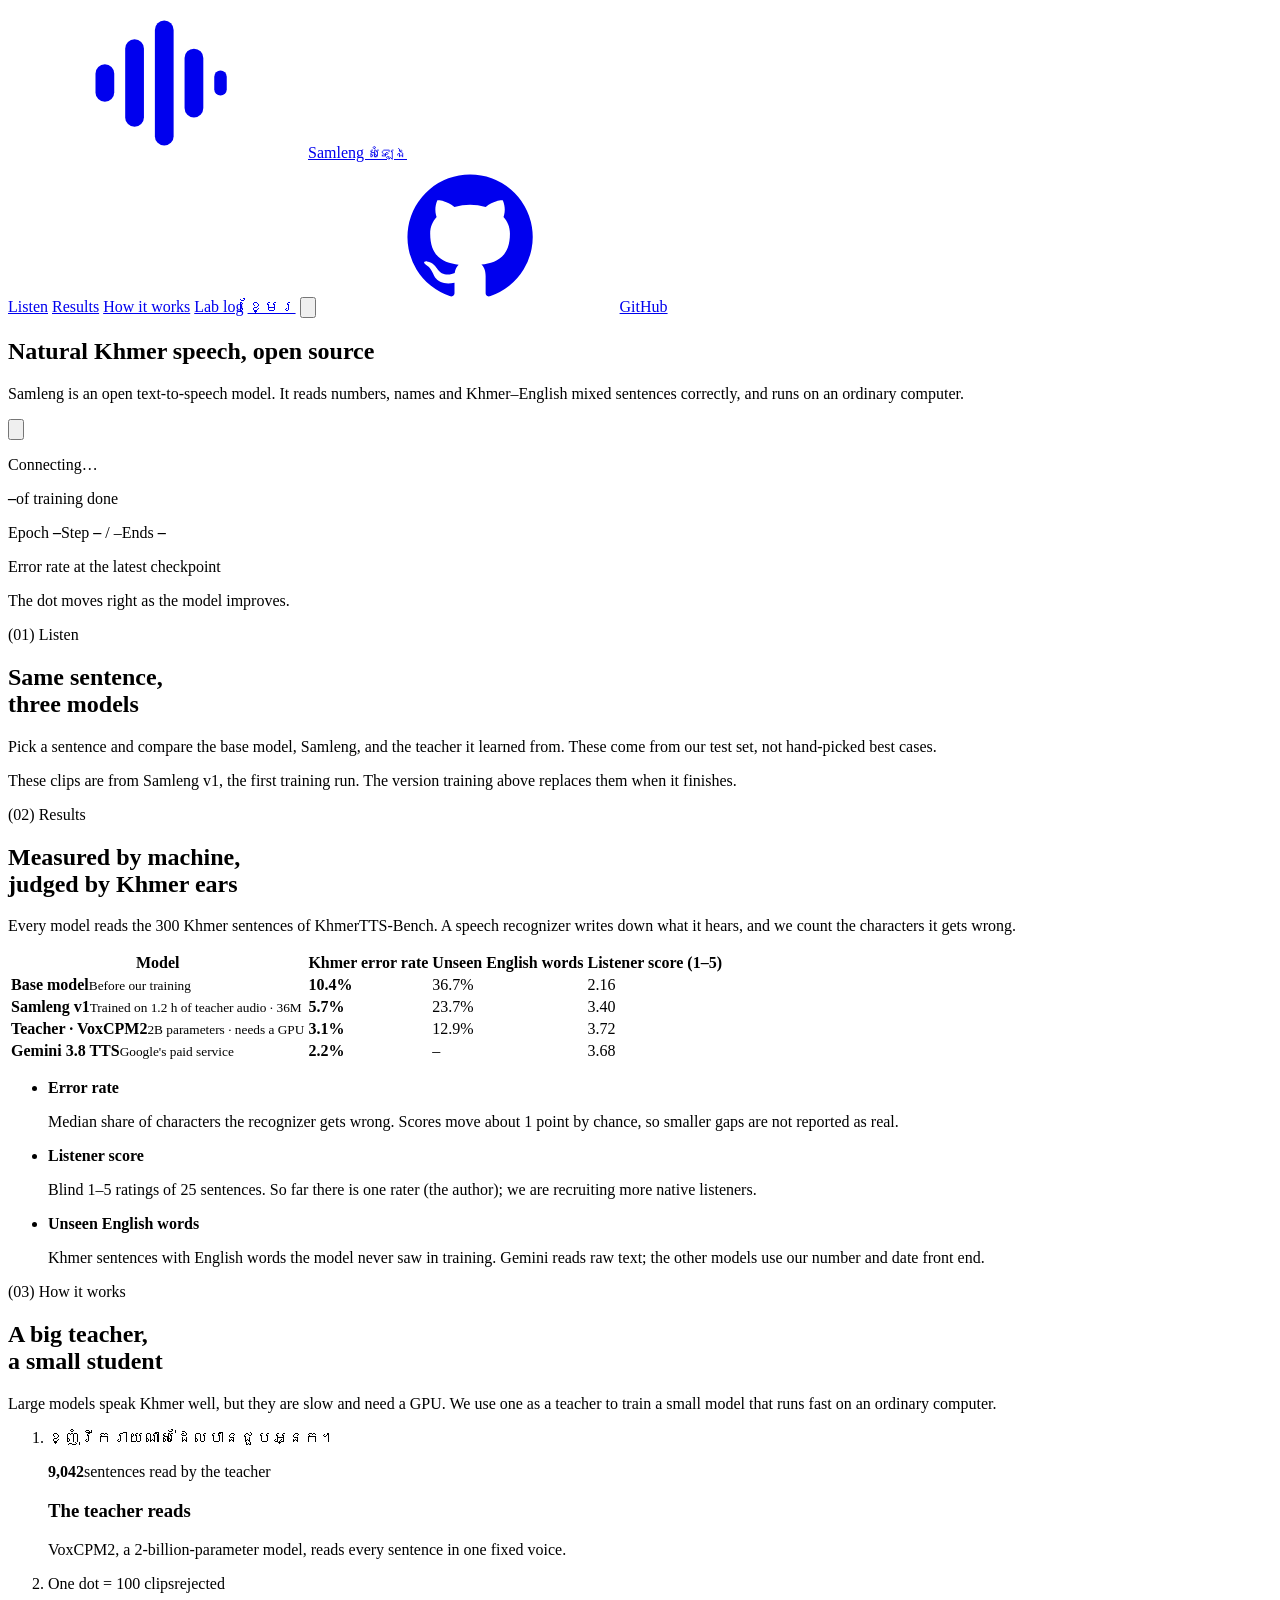
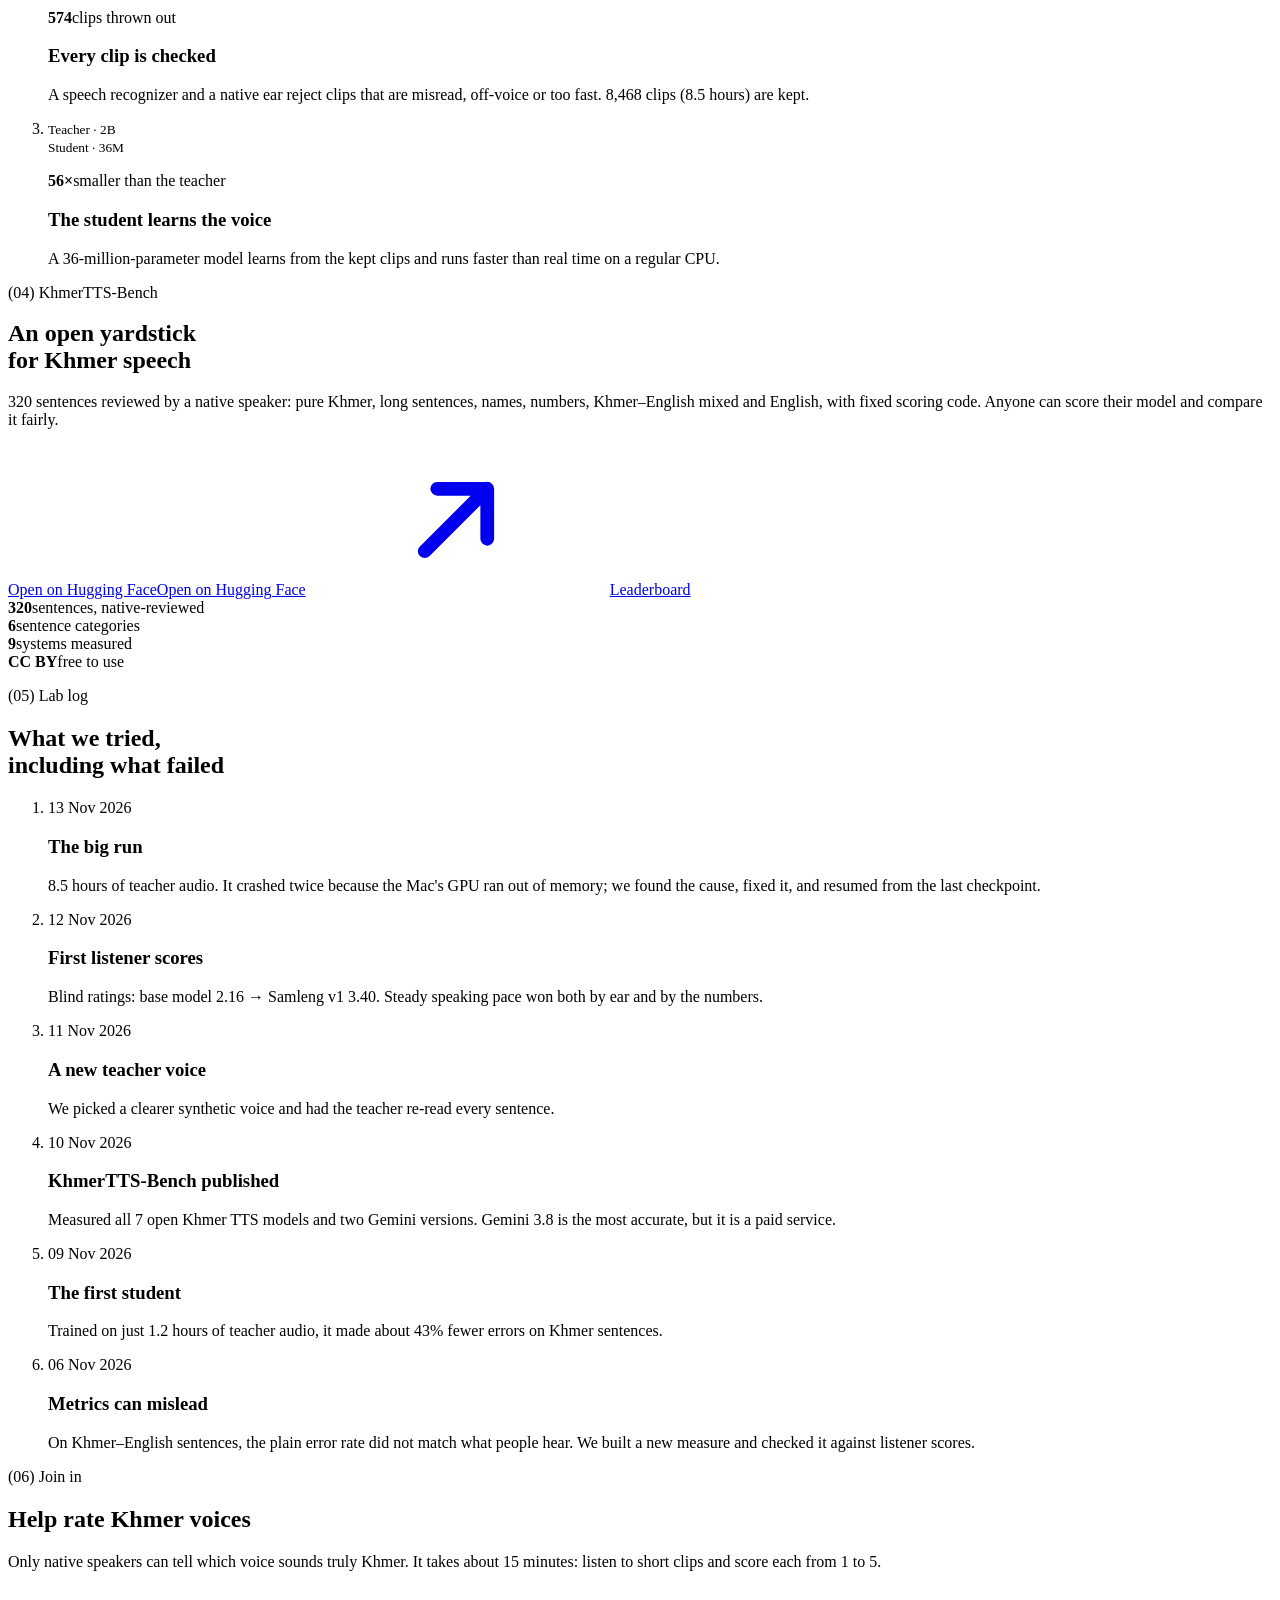
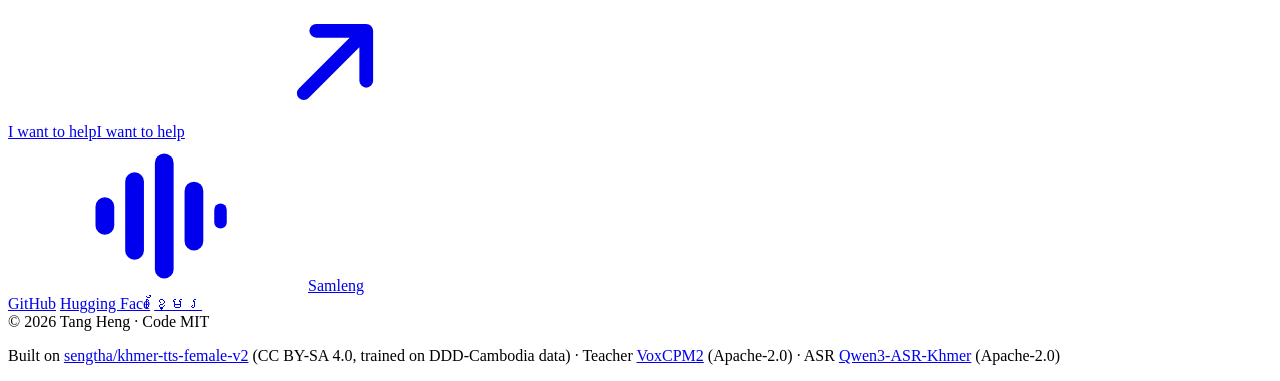
==== web/en/index.html @ b647a610 "Add the project page and its live status feed" ====
<!doctype html>
<html lang="en">
<head>
  <meta charset="utf-8">
  <meta name="viewport" content="width=device-width, initial-scale=1">
  <title>Samleng: open Khmer text-to-speech that sounds native</title>
  <meta name="description" content="Samleng is an open Khmer text-to-speech model that reads numbers, names and Khmer–English mixed sentences correctly, and runs on an ordinary computer. Watch it train live.">
  <meta name="color-scheme" content="light dark">
  <meta name="theme-color" media="(prefers-color-scheme: light)" content="#EEEBE5">
  <meta name="theme-color" media="(prefers-color-scheme: dark)" content="#0C0E16">
  <link rel="alternate" hreflang="km" href="/">
  <link rel="alternate" hreflang="en" href="/en">
  <meta property="og:type" content="website">
  <meta property="og:site_name" content="Samleng">
  <meta property="og:locale" content="en_US">
  <meta property="og:title" content="Samleng: open Khmer text-to-speech">
  <meta property="og:description" content="An open Khmer TTS model that gets numbers, names and Khmer–English mixing right. Watch it train live.">
  <link rel="icon" href="/favicon.svg" type="image/svg+xml">
  <link rel="preconnect" href="https://fonts.googleapis.com">
  <link rel="preconnect" href="https://fonts.gstatic.com" crossorigin>
  <link rel="stylesheet" href="https://fonts.googleapis.com/css2?family=Mona+Sans:wdth,wght@75..125,200..900&amp;family=Kantumruy+Pro:wght@300..700&amp;family=Koulen&amp;display=swap">
  <link rel="stylesheet" href="/styles.css">
</head>
<body data-theme="paper" data-lang="en" data-status="/data/status.json">
<script>
  let saved = null;
  try { saved = localStorage.getItem("samleng-theme"); } catch (e) {}
  document.body.dataset.theme = saved || (matchMedia("(prefers-color-scheme: dark)").matches ? "night" : "paper");
</script>

<svg width="0" height="0" style="position:absolute" aria-hidden="true">
  <defs>
    <symbol id="mark" viewBox="0 0 24 24"><g fill="currentColor"><rect x="2" y="9" width="3" height="6" rx="1.5" /><rect x="6.75" y="5" width="3" height="14" rx="1.5" /><rect x="11.5" y="2" width="3" height="20" rx="1.5" /><rect x="16.25" y="6.5" width="3" height="11" rx="1.5" /><rect x="21" y="10" width="2" height="4" rx="1" /></g></symbol>
    <symbol id="gh" viewBox="0 0 24 24"><path fill="currentColor" d="M12 2a10 10 0 0 0-3.16 19.49c.5.09.68-.22.68-.48v-1.7c-2.78.6-3.37-1.34-3.37-1.34-.45-1.16-1.11-1.47-1.11-1.47-.91-.62.07-.6.07-.6 1 .07 1.53 1.03 1.53 1.03.9 1.52 2.34 1.08 2.91.83.09-.65.35-1.09.63-1.34-2.22-.25-4.55-1.11-4.55-4.94 0-1.09.39-1.98 1.03-2.68-.1-.25-.45-1.27.1-2.64 0 0 .84-.27 2.75 1.02a9.6 9.6 0 0 1 5 0c1.91-1.29 2.75-1.02 2.75-1.02.55 1.37.2 2.39.1 2.64.64.7 1.03 1.59 1.03 2.68 0 3.84-2.34 4.69-4.57 4.93.36.31.68.92.68 1.85v2.75c0 .27.18.58.69.48A10 10 0 0 0 12 2Z" /></symbol>
    <symbol id="down" viewBox="0 0 24 24"><path d="M12 5v14M6 13l6 6 6-6" fill="none" stroke="currentColor" stroke-width="2.2" stroke-linecap="round" stroke-linejoin="round" /></symbol>
    <symbol id="play" viewBox="0 0 16 16"><path d="M4 2.5v11l9.5-5.5z" fill="currentColor" /></symbol>
    <symbol id="arrow" viewBox="0 0 24 24"><path d="M7 17 17 7M9 7h8v8" fill="none" stroke="currentColor" stroke-width="2.2" stroke-linecap="round" stroke-linejoin="round" /></symbol>
  </defs>
</svg>

<section class="hero" id="top">
  <header class="hd wrap">
    <a class="brand" href="#top"><svg class="mark"><use href="#mark" /></svg>Samleng <small>សំឡេង</small></a>
    <nav>
      <a class="u sec-link" href="#listen">Listen</a>
      <a class="u sec-link" href="#results">Results</a>
      <a class="u sec-link" href="#how">How it works</a>
      <a class="u sec-link" href="#log">Lab log</a>
      <a lang="km" hreflang="km" class="u lang" href="/">ខ្មែរ</a>
      <button type="button" class="theme-btn" id="theme-btn" aria-label="Light / dark">
        <svg viewBox="0 0 24 24" aria-hidden="true">
          <mask id="moon-cut"><rect width="24" height="24" fill="#fff" /><circle class="cut" cx="25" cy="3" r="7" fill="#000" /></mask>
          <circle class="core" cx="12" cy="12" r="5" fill="currentColor" mask="url(#moon-cut)" />
          <g class="rays" stroke="currentColor" stroke-width="2" stroke-linecap="round"><path d="M12 1.8v2.2M12 20v2.2M1.8 12h2.2M20 12h2.2M4.8 4.8l1.5 1.5M17.7 17.7l1.5 1.5M4.8 19.2l1.5-1.5M17.7 6.3l1.5-1.5" /></g>
        </svg>
      </button>
      <a class="outline" href="https://github.com/tangheng05/samleng-tts" aria-label="GitHub"><svg><use href="#gh" /></svg><span>GitHub</span></a>
    </nav>
  </header>

  <div class="hero-body wrap grid">
    <div class="hero-copy">
      <h1 class="hero-h mask"><span class="in-mask">Natural Khmer speech, open&nbsp;source</span></h1>
      <p class="t-body rv" style="--dl:.25s">Samleng is an open text-to-speech model. It reads numbers, names and Khmer–English mixed sentences correctly, and runs on an ordinary computer.</p>
      <div class="hp rv" id="hp" style="--dl:.4s">
        <button type="button" class="play" aria-label="Play the sample"><svg class="i-play" viewBox="0 0 16 16"><path d="M4 2.5v11l9.5-5.5z" fill="currentColor"/></svg><svg class="i-pause" viewBox="0 0 16 16"><path d="M4 2.5h3v11H4zm5 0h3v11H9z" fill="currentColor"/></svg></button>
        <div class="hp-main">
          <div class="wf" id="hp-wf"></div>
          <p class="hp-say" id="hp-say" lang="km"></p>
        </div>
      </div>
    </div>

    <aside class="run rv" style="--dl:.4s" aria-live="polite">
      <div class="run-top"><span class="state" data-s="idle" data-live="state">Connecting…</span><span class="updated" data-live="updated"></span></div>
      <p class="run-pct"><b data-live="pct">–</b><span>of training done</span></p>
      <div class="epochs" id="epochs" role="img" aria-label="Epochs"></div>
      <p class="run-line"><span>Epoch <b data-live="epoch">–</b></span><span>Step <b data-live="step">–</b> / <span data-live="total">–</span></span><span>Ends <b data-live="finish">–</b></span></p>
      <div class="gauge">
        <p class="gauge-title">Error rate at the latest checkpoint</p>
        <div class="gauge-track" id="gauge"></div>
        <p class="gauge-note">The dot moves right as the model improves.</p>
      </div>
    </aside>
  </div>
</section>

<main>
  <section class="sec" id="listen">
    <div class="wrap">
      <header class="sec-head grid">
        <p class="sec-tag t-label rv">(01) Listen</p>
        <h2 class="t-h2 mask"><span class="in-mask">Same sentence,<br>three models</span></h2>
        <p class="t-body rv">Pick a sentence and compare the base model, Samleng, and the teacher it learned from. These come from our test set, not hand-picked best cases.</p>
      </header>
      <div class="listen grid">
        <ol class="picks rv" id="picks"></ol>
        <div class="stage rv" style="--dl:.1s">
          <p class="say" id="say" lang="km"></p>
          <p class="say-en" id="say-en"></p>
          <div class="players" id="players"></div>
          <p class="stage-note">These clips are from Samleng v1, the first training run. The version training above replaces them when it finishes.</p>
        </div>
      </div>
    </div>
  </section>

  <section class="sec" id="results">
    <div class="wrap">
      <header class="sec-head grid">
        <p class="sec-tag t-label rv">(02) Results</p>
        <h2 class="t-h2 mask"><span class="in-mask">Measured by machine,<br>judged by Khmer ears</span></h2>
        <p class="t-body rv">Every model reads the 300 Khmer sentences of KhmerTTS-Bench. A speech recognizer writes down what it hears, and we count the characters it gets wrong.</p>
      </header>
      <div class="results rv">
        <table class="rtable">
          <thead><tr><th>Model</th><th class="col-k">Khmer error rate</th><th>Unseen English words</th><th>Listener score (1–5)</th></tr></thead>
          <tbody>
            <tr><td class="sys"><b>Base model</b><small>Before our training</small></td><td data-k="Khmer error rate"><div class="hbar"><b>10.4%</b><span><i style="--v:86.7"></i></span></div></td><td class="val" data-k="Unseen English words">36.7%</td><td class="val" data-k="Listener score">2.16</td></tr>
            <tr class="ours"><td class="sys"><b>Samleng v1</b><small>Trained on 1.2 h of teacher audio · 36M</small></td><td data-k="Khmer error rate"><div class="hbar"><b>5.7%</b><span><i style="--v:47.5;--dl:.35s"></i></span></div></td><td class="val" data-k="Unseen English words">23.7%</td><td class="val" data-k="Listener score">3.40</td></tr>
            <tr><td class="sys"><b>Teacher · VoxCPM2</b><small>2B parameters · needs a GPU</small></td><td data-k="Khmer error rate"><div class="hbar"><b>3.1%</b><span><i style="--v:25.8;--dl:.5s"></i></span></div></td><td class="val" data-k="Unseen English words">12.9%</td><td class="val" data-k="Listener score">3.72</td></tr>
            <tr><td class="sys"><b>Gemini 3.8 TTS</b><small>Google's paid service</small></td><td data-k="Khmer error rate"><div class="hbar"><b>2.2%</b><span><i style="--v:18.3;--dl:.65s"></i></span></div></td><td class="val na" data-k="Unseen English words">–</td><td class="val" data-k="Listener score">3.68</td></tr>
          </tbody>
        </table>
        <ul class="notes-list">
          <li><b>Error rate</b><p class="t-small">Median share of characters the recognizer gets wrong. Scores move about 1 point by chance, so smaller gaps are not reported as real.</p></li>
          <li><b>Listener score</b><p class="t-small">Blind 1–5 ratings of 25 sentences. So far there is one rater (the author); we are recruiting more native listeners.</p></li>
          <li><b>Unseen English words</b><p class="t-small">Khmer sentences with English words the model never saw in training. Gemini reads raw text; the other models use our number and date front end.</p></li>
        </ul>
      </div>
    </div>
  </section>

  <section class="sec" id="how">
    <div class="wrap">
      <header class="sec-head grid">
        <p class="sec-tag t-label rv">(03) How it works</p>
        <h2 class="t-h2 mask"><span class="in-mask">A big teacher,<br>a small student</span></h2>
        <p class="t-body rv">Large models speak Khmer well, but they are slow and need a GPU. We use one as a teacher to train a small model that runs fast on an ordinary computer.</p>
      </header>
      <ol class="steps grid">
        <li class="step rv">
          <div class="viz viz-read"><p lang="km">ខ្ញុំរីករាយណាស់ដែលបានជួបអ្នក។</p><span class="viz-arrow"></span><div class="viz-wave"><i style="height:22%"></i><i style="height:48%"></i><i style="height:70%"></i><i style="height:36%"></i><i style="height:90%"></i><i style="height:58%"></i><i style="height:30%"></i><i style="height:76%"></i><i style="height:100%"></i><i style="height:52%"></i><i style="height:82%"></i><i style="height:40%"></i><i style="height:64%"></i><i style="height:28%"></i><i style="height:86%"></i><i style="height:46%"></i><i style="height:72%"></i><i style="height:34%"></i><i style="height:56%"></i><i style="height:20%"></i><i style="height:60%"></i><i style="height:88%"></i><i style="height:42%"></i><i style="height:68%"></i><i style="height:26%"></i></div></div>
          <p class="fig"><b>9,042</b><span>sentences read by the teacher</span></p>
          <h3 class="t-h3">The teacher reads</h3>
          <p class="t-small">VoxCPM2, a 2-billion-parameter model, reads every sentence in one fixed voice.</p>
        </li>
        <li class="step rv" style="--dl:.1s">
          <div class="viz viz-check"><div class="dots"><i></i><i></i><i></i><i></i><i></i><i></i><i></i><i class="out"></i><i></i><i></i><i></i><i></i><i></i><i></i><i></i><i></i><i></i><i></i><i></i><i></i><i></i><i></i><i></i><i class="out"></i><i></i><i></i><i></i><i></i><i></i><i></i><i></i><i></i><i></i><i></i><i></i><i></i><i></i><i></i><i></i><i></i><i></i><i class="out"></i><i></i><i></i><i></i><i></i><i></i><i></i><i></i><i></i><i></i><i></i><i class="out"></i><i></i><i></i><i></i><i></i><i></i><i></i><i></i><i></i><i></i><i></i><i></i><i></i><i></i><i class="out"></i><i></i><i></i><i></i><i></i><i></i><i></i><i></i><i></i><i></i><i></i><i></i><i></i><i></i><i></i><i></i><i></i><i></i><i class="out"></i><i></i><i></i><i></i><i></i><i></i></div><p class="viz-key"><i></i>One dot = 100 clips<i class="out"></i>rejected</p></div>
          <p class="fig"><b>574</b><span>clips thrown out</span></p>
          <h3 class="t-h3">Every clip is checked</h3>
          <p class="t-small">A speech recognizer and a native ear reject clips that are misread, off-voice or too fast. 8,468 clips (8.5 hours) are kept.</p>
        </li>
        <li class="step rv" style="--dl:.2s">
          <div class="viz viz-size"><div><span class="big"></span><small>Teacher · 2B</small></div><div><span class="small"></span><small>Student · 36M</small></div></div>
          <p class="fig"><b>56×</b><span>smaller than the teacher</span></p>
          <h3 class="t-h3">The student learns the voice</h3>
          <p class="t-small">A 36-million-parameter model learns from the kept clips and runs faster than real time on a regular CPU.</p>
        </li>
      </ol>
    </div>
  </section>

  <section class="band" id="bench">
    <div class="wrap grid">
      <div class="band-head">
        <p class="t-label rv">(04) KhmerTTS-Bench</p>
        <h2 class="t-h2 mask" style="margin-top:18px"><span class="in-mask">An open yardstick<br>for Khmer speech</span></h2>
        <p class="t-body rv">320 sentences reviewed by a native speaker: pure Khmer, long sentences, names, numbers, Khmer–English mixed and English, with fixed scoring code. Anyone can score their model and compare it fairly.</p>
        <div class="band-act rv">
          <a class="btn" href="https://huggingface.co/datasets/hengthegoat/khmertts-bench-v1"><span class="roll"><span>Open on Hugging Face</span><span aria-hidden="true">Open on Hugging Face</span></span><svg><use href="#arrow" /></svg></a>
          <a class="btn ghost" href="https://github.com/tangheng05/samleng-tts#results">Leaderboard</a>
        </div>
      </div>
      <div class="stats rv">
        <div><b>320</b><span>sentences, native-reviewed</span></div>
        <div><b>6</b><span>sentence categories</span></div>
        <div><b>9</b><span>systems measured</span></div>
        <div><b>CC BY</b><span>free to use</span></div>
      </div>
    </div>
  </section>

  <section class="sec" id="log">
    <div class="wrap">
      <header class="sec-head grid">
        <p class="sec-tag t-label rv">(05) Lab log</p>
        <h2 class="t-h2 mask"><span class="in-mask">What we tried,<br>including what failed</span></h2>
      </header>
      <ol class="log">
        <li class="now rv"><time>13 Nov 2026</time><h3 class="t-h3">The big run</h3><p class="t-small">8.5 hours of teacher audio. It crashed twice because the Mac's GPU ran out of memory; we found the cause, fixed it, and resumed from the last checkpoint.</p></li>
        <li class="rv"><time>12 Nov 2026</time><h3 class="t-h3">First listener scores</h3><p class="t-small">Blind ratings: base model 2.16 → Samleng v1 3.40. Steady speaking pace won both by ear and by the numbers.</p></li>
        <li class="rv"><time>11 Nov 2026</time><h3 class="t-h3">A new teacher voice</h3><p class="t-small">We picked a clearer synthetic voice and had the teacher re-read every sentence.</p></li>
        <li class="rv"><time>10 Nov 2026</time><h3 class="t-h3">KhmerTTS-Bench published</h3><p class="t-small">Measured all 7 open Khmer TTS models and two Gemini versions. Gemini 3.8 is the most accurate, but it is a paid service.</p></li>
        <li class="rv"><time>09 Nov 2026</time><h3 class="t-h3">The first student</h3><p class="t-small">Trained on just 1.2 hours of teacher audio, it made about 43% fewer errors on Khmer sentences.</p></li>
        <li class="rv"><time>06 Nov 2026</time><h3 class="t-h3">Metrics can mislead</h3><p class="t-small">On Khmer–English sentences, the plain error rate did not match what people hear. We built a new measure and checked it against listener scores.</p></li>
      </ol>
    </div>
  </section>

  <section class="end wrap" id="help">
    <div class="end-panel rv">
      <p class="t-label">(06) Join in</p>
      <h2 class="t-h2">Help rate Khmer voices</h2>
      <p class="t-body">Only native speakers can tell which voice sounds truly Khmer. It takes about 15 minutes: listen to short clips and score each from 1 to 5.</p>
      <a class="btn" href="#" data-todo="rater-signup"><span class="roll"><span>I want to help</span><span aria-hidden="true">I want to help</span></span><svg><use href="#arrow" /></svg></a>
      <div class="end-wave" aria-hidden="true"><b style="height:40%;--d:0s"></b><b style="height:70%;--d:.3s"></b><b style="height:55%;--d:.6s"></b><b style="height:90%;--d:.2s"></b><b style="height:60%;--d:.5s"></b><b style="height:35%;--d:.8s"></b><b style="height:75%;--d:.1s"></b><b style="height:100%;--d:.4s"></b><b style="height:50%;--d:.7s"></b><b style="height:80%;--d:.25s"></b><b style="height:45%;--d:.55s"></b><b style="height:65%;--d:.15s"></b><b style="height:30%;--d:.45s"></b></div>
    </div>
  </section>
</main>

<footer class="ft wrap">
  <div class="ft-top">
    <a class="brand" href="#top"><svg class="mark"><use href="#mark" /></svg>Samleng</a>
    <nav>
      <a class="u" href="https://github.com/tangheng05/samleng-tts">GitHub</a>
      <a class="u" href="https://huggingface.co/datasets/hengthegoat/khmertts-bench-v1">Hugging Face</a>
      <a class="u" lang="km" href="/">ខ្មែរ</a>
    </nav>
    <span class="t-small">© 2026 Tang Heng · Code MIT</span>
  </div>
  <p class="ft-credit">Built on <a class="u" href="https://huggingface.co/sengtha/khmer-tts-female-v2">sengtha/khmer-tts-female-v2</a> (CC BY-SA 4.0, trained on DDD-Cambodia data) · Teacher <a class="u" href="https://huggingface.co/openbmb/VoxCPM2">VoxCPM2</a> (Apache-2.0) · ASR <a class="u" href="https://huggingface.co/seanghay/Qwen3-ASR-0.6B-Khmer">Qwen3-ASR-Khmer</a> (Apache-2.0)</p>
</footer>

<script src="/site.js" defer></script>
</body>
</html>
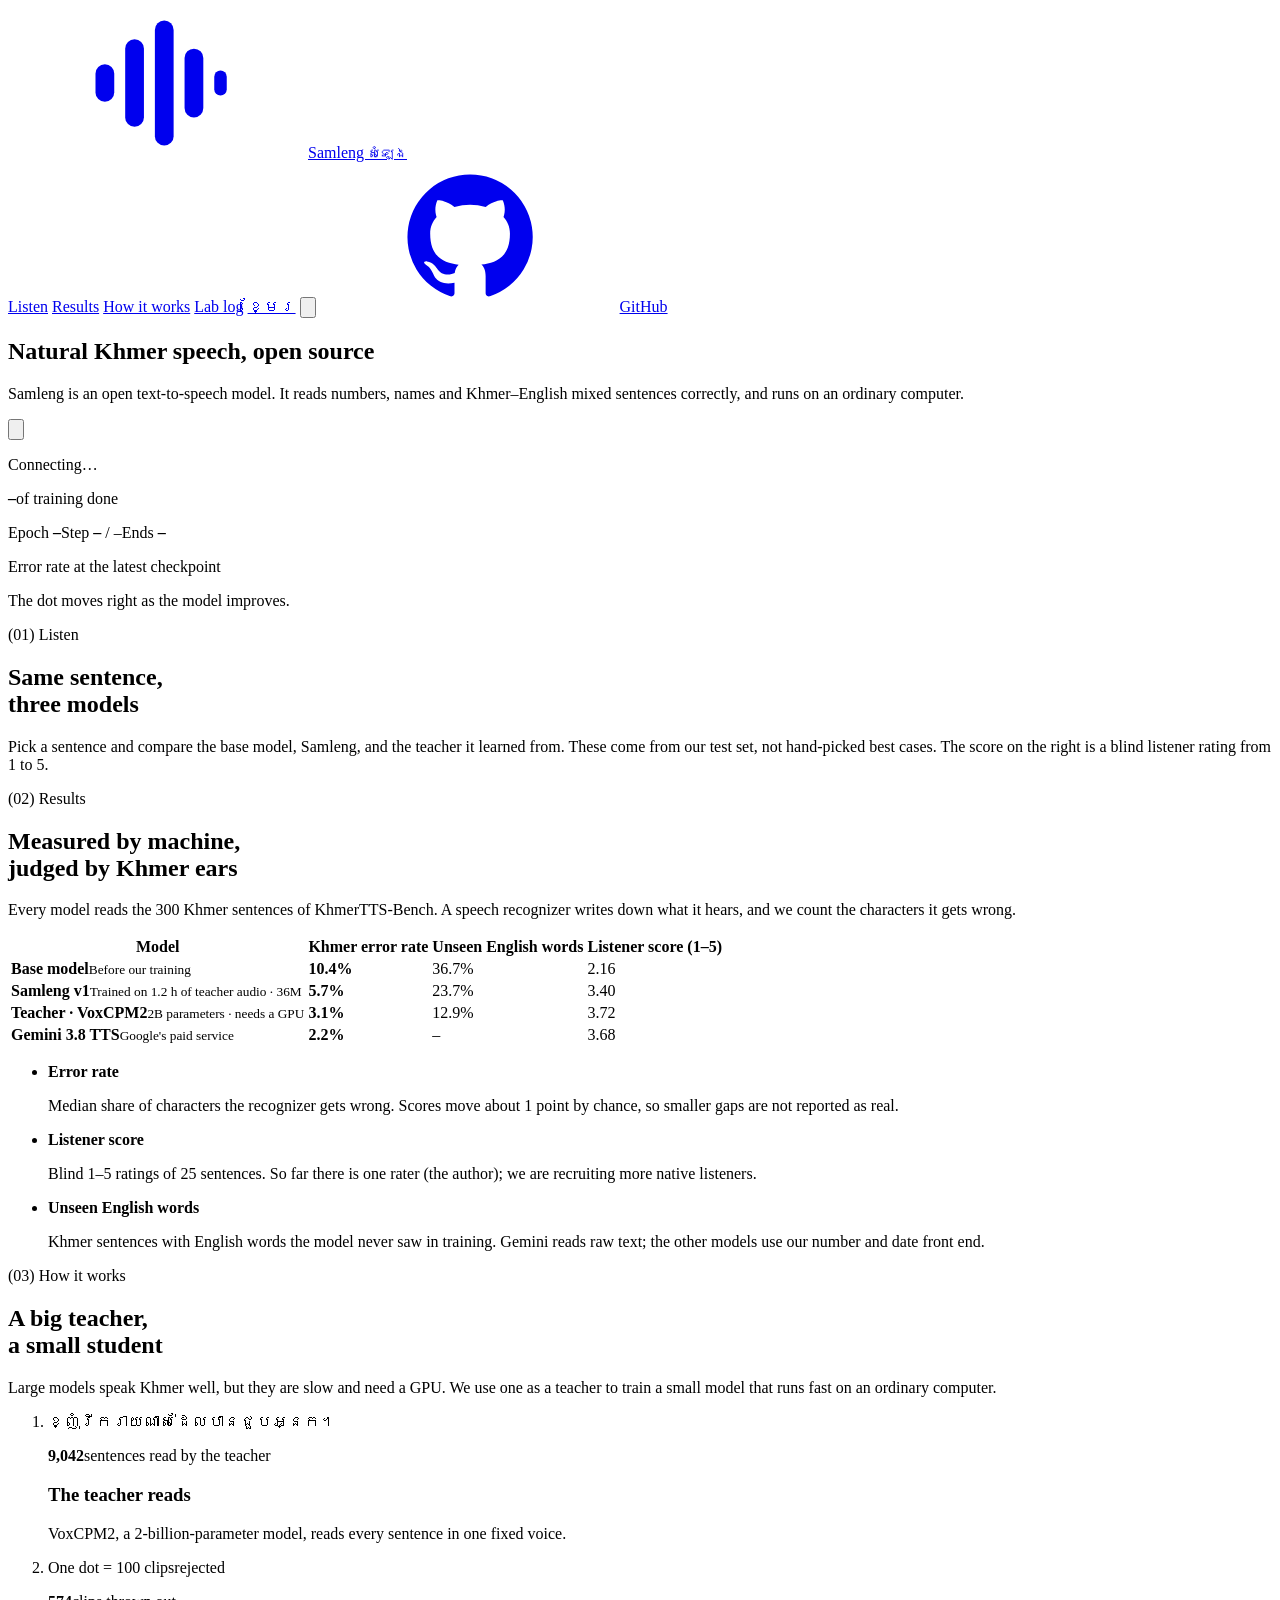
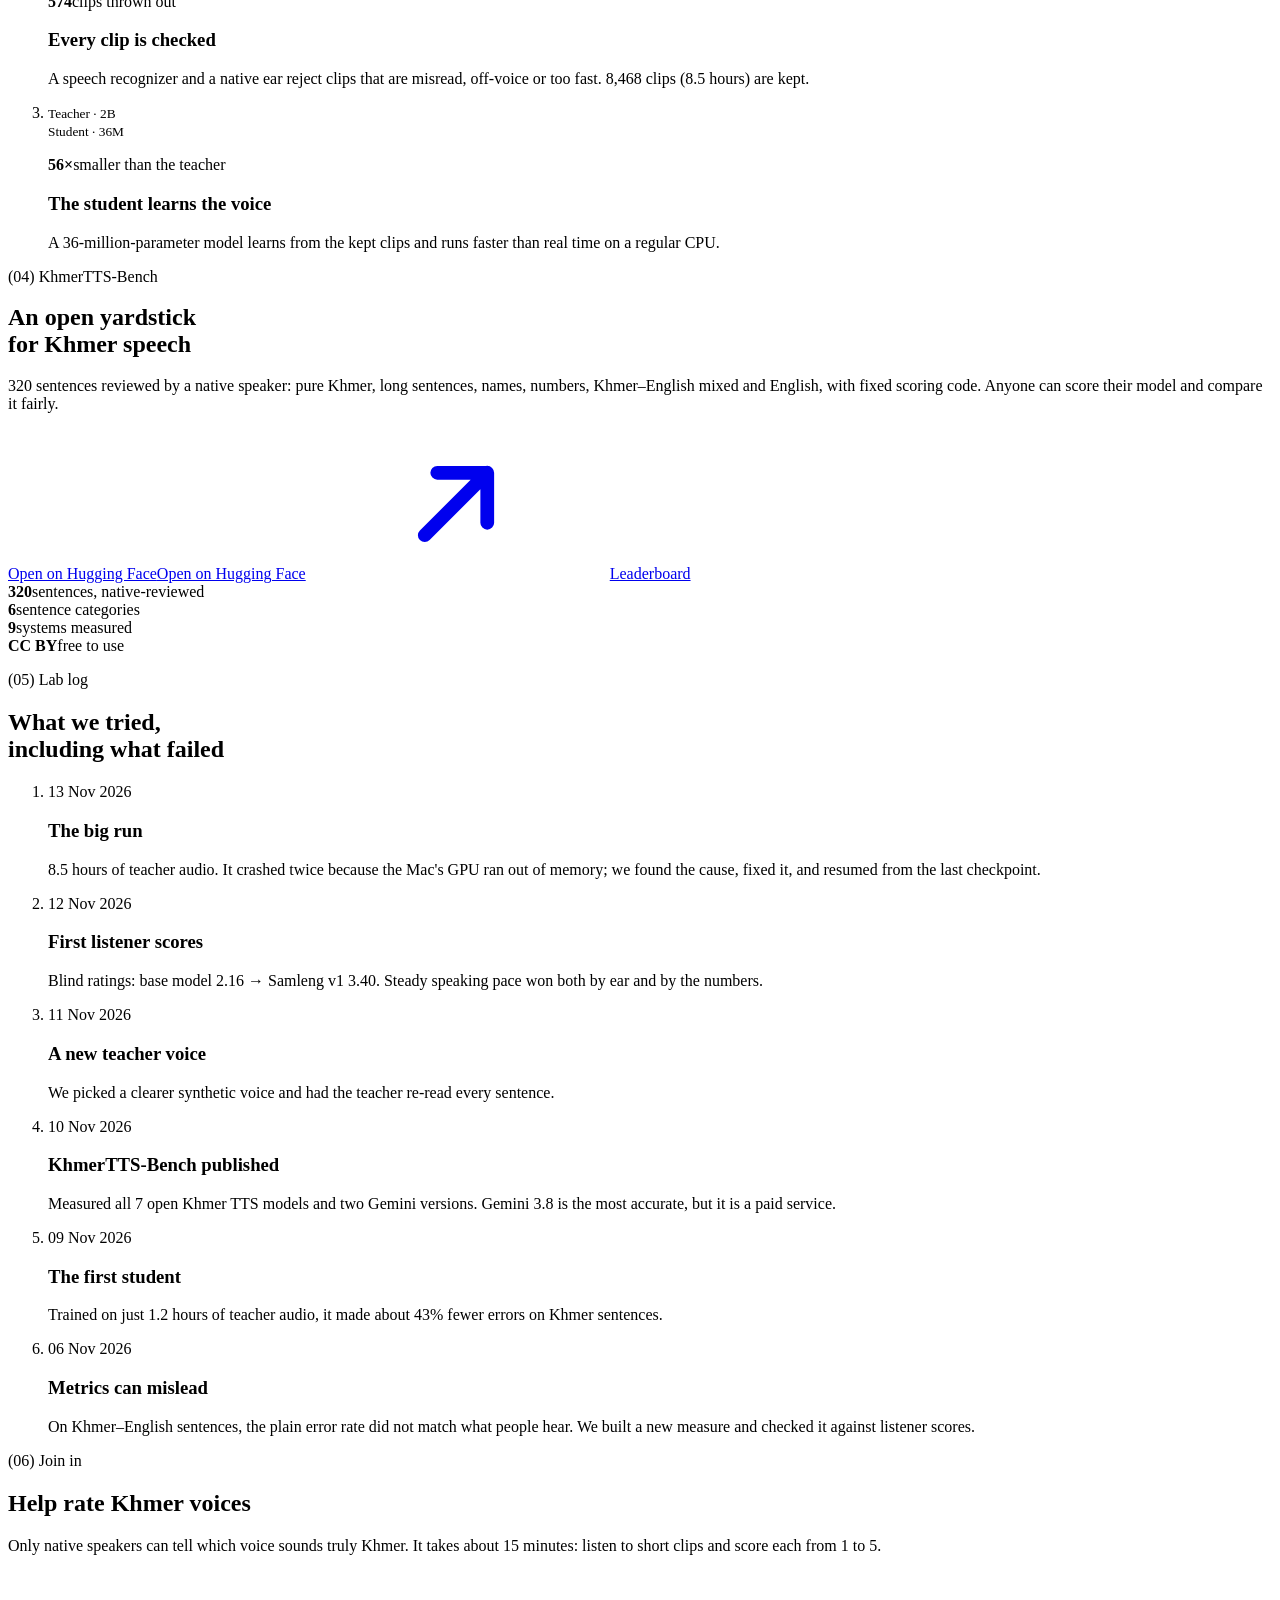
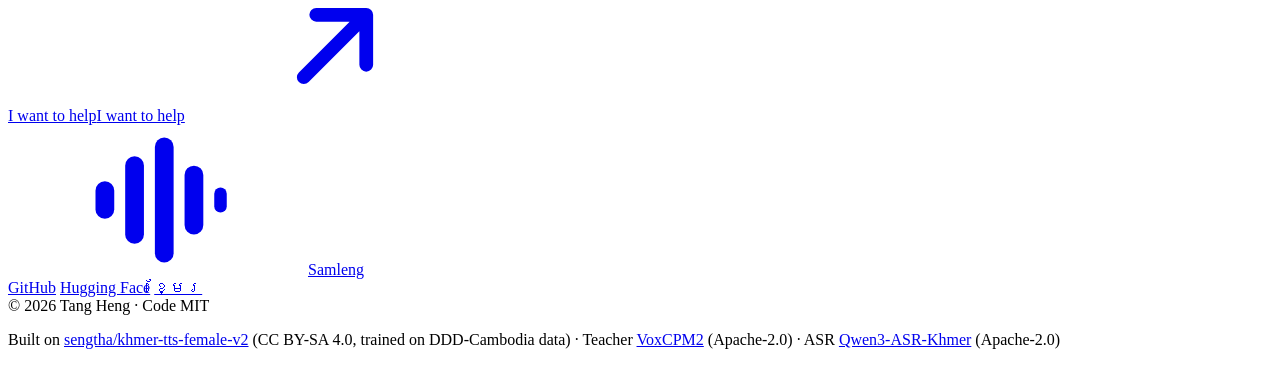
==== commit 614b092b: "Live status from a gist, simpler hero and listen section" ====
--- a/web/en/index.html
+++ b/web/en/index.html
@@ -21,7 +21,7 @@
   <link rel="stylesheet" href="https://fonts.googleapis.com/css2?family=Mona+Sans:wdth,wght@75..125,200..900&amp;family=Kantumruy+Pro:wght@300..700&amp;family=Koulen&amp;display=swap">
   <link rel="stylesheet" href="/styles.css">
 </head>
-<body data-theme="paper" data-lang="en" data-status="/data/status.json">
+<body data-theme="paper" data-lang="en" data-status="https://gist.githubusercontent.com/tangheng05/88470c558a887022f9c8f72951895528/raw/status.json">
 <script>
   let saved = null;
   try { saved = localStorage.getItem("samleng-theme"); } catch (e) {}
@@ -91,7 +91,7 @@
       <header class="sec-head grid">
         <p class="sec-tag t-label rv">(01) Listen</p>
         <h2 class="t-h2 mask"><span class="in-mask">Same sentence,<br>three models</span></h2>
-        <p class="t-body rv">Pick a sentence and compare the base model, Samleng, and the teacher it learned from. These come from our test set, not hand-picked best cases.</p>
+        <p class="t-body rv">Pick a sentence and compare the base model, Samleng, and the teacher it learned from. These come from our test set, not hand-picked best cases. The score on the right is a blind listener rating from 1 to 5.</p>
       </header>
       <div class="listen grid">
         <ol class="picks rv" id="picks"></ol>
@@ -99,7 +99,6 @@
           <p class="say" id="say" lang="km"></p>
           <p class="say-en" id="say-en"></p>
           <div class="players" id="players"></div>
-          <p class="stage-note">These clips are from Samleng v1, the first training run. The version training above replaces them when it finishes.</p>
         </div>
       </div>
     </div>
